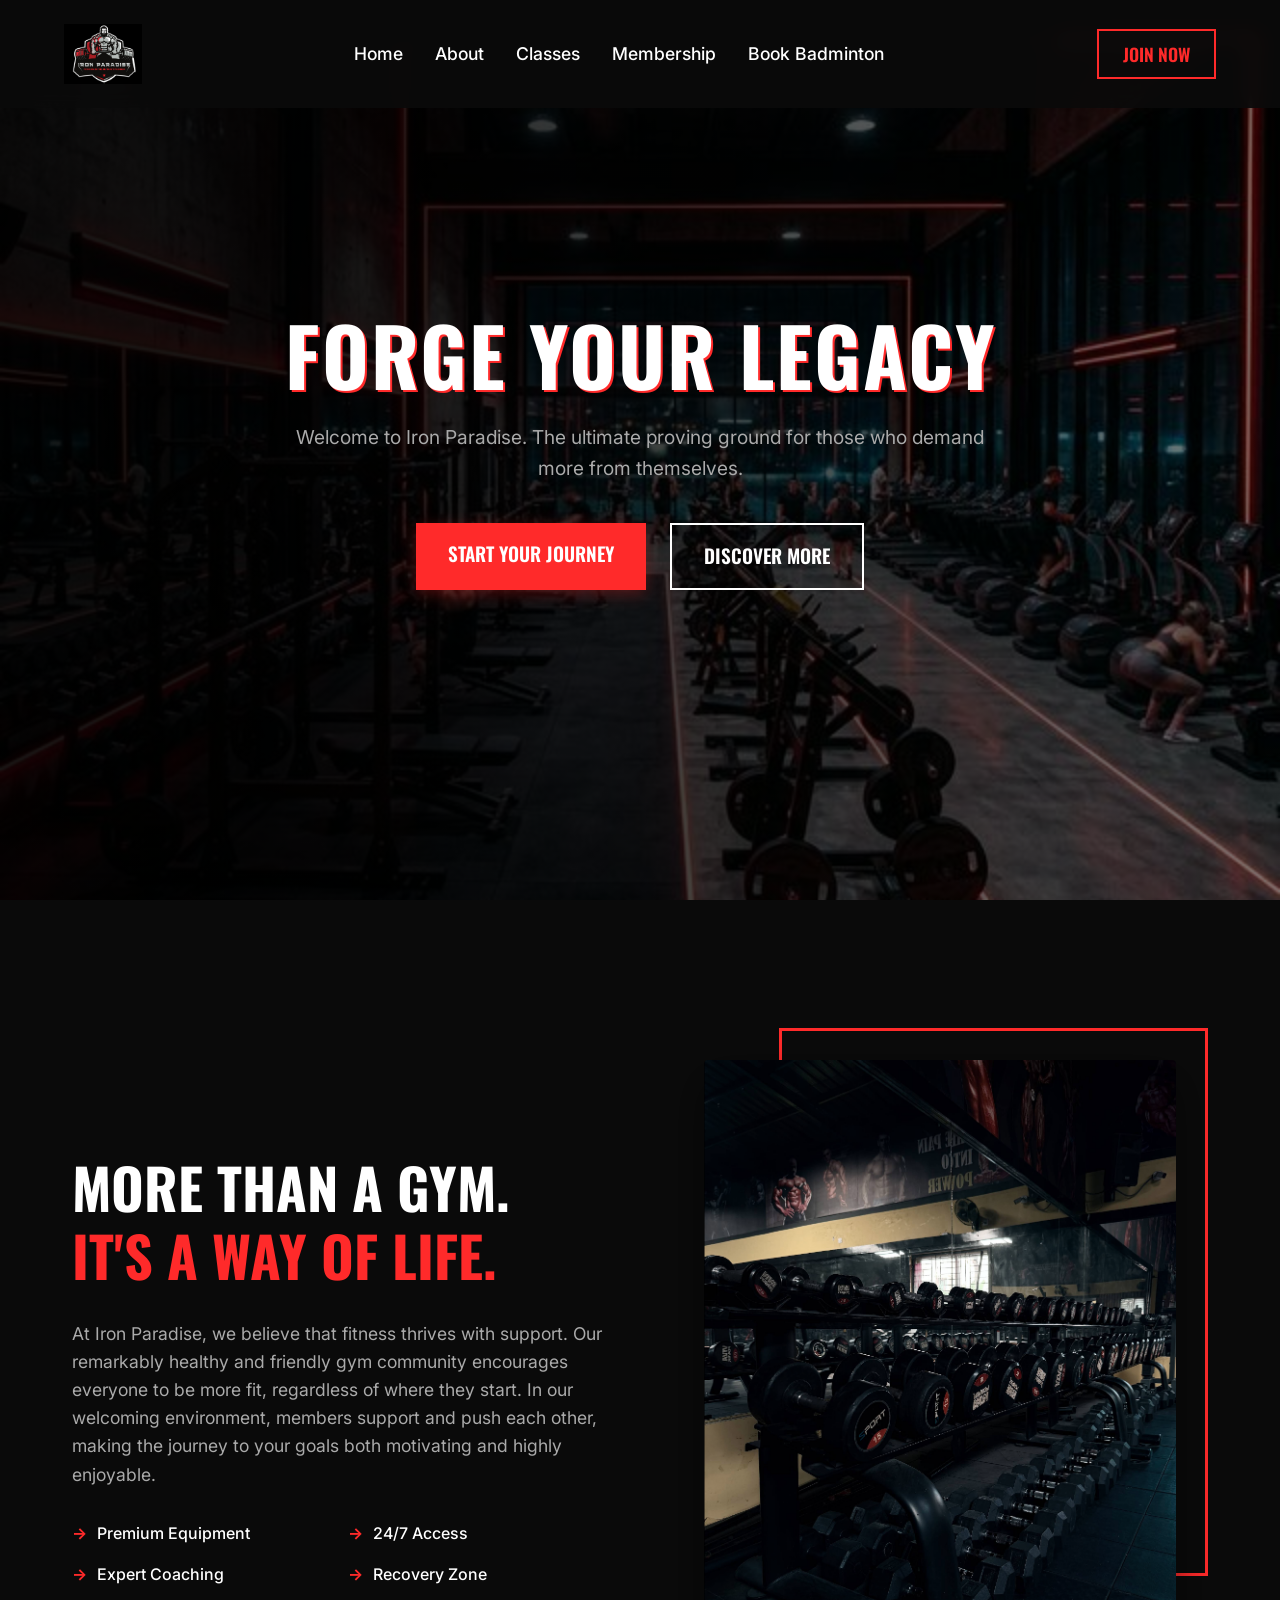
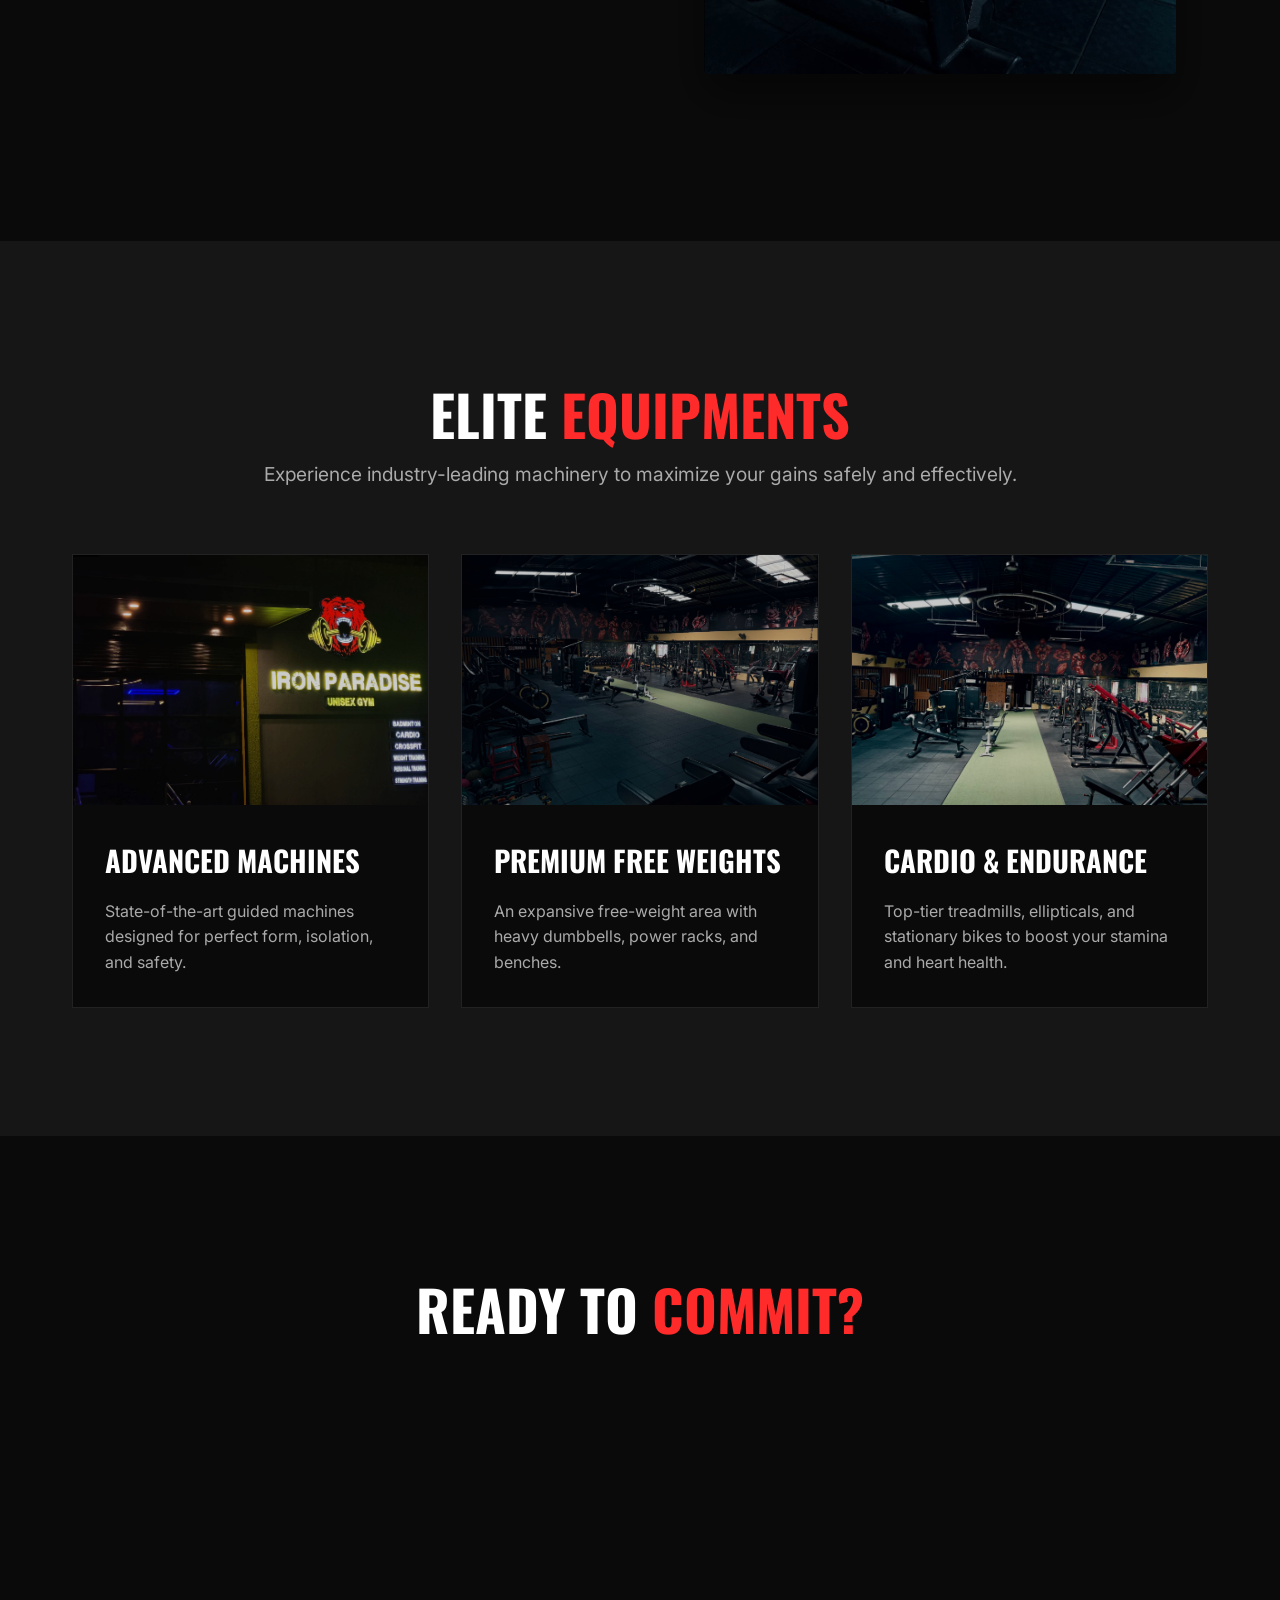
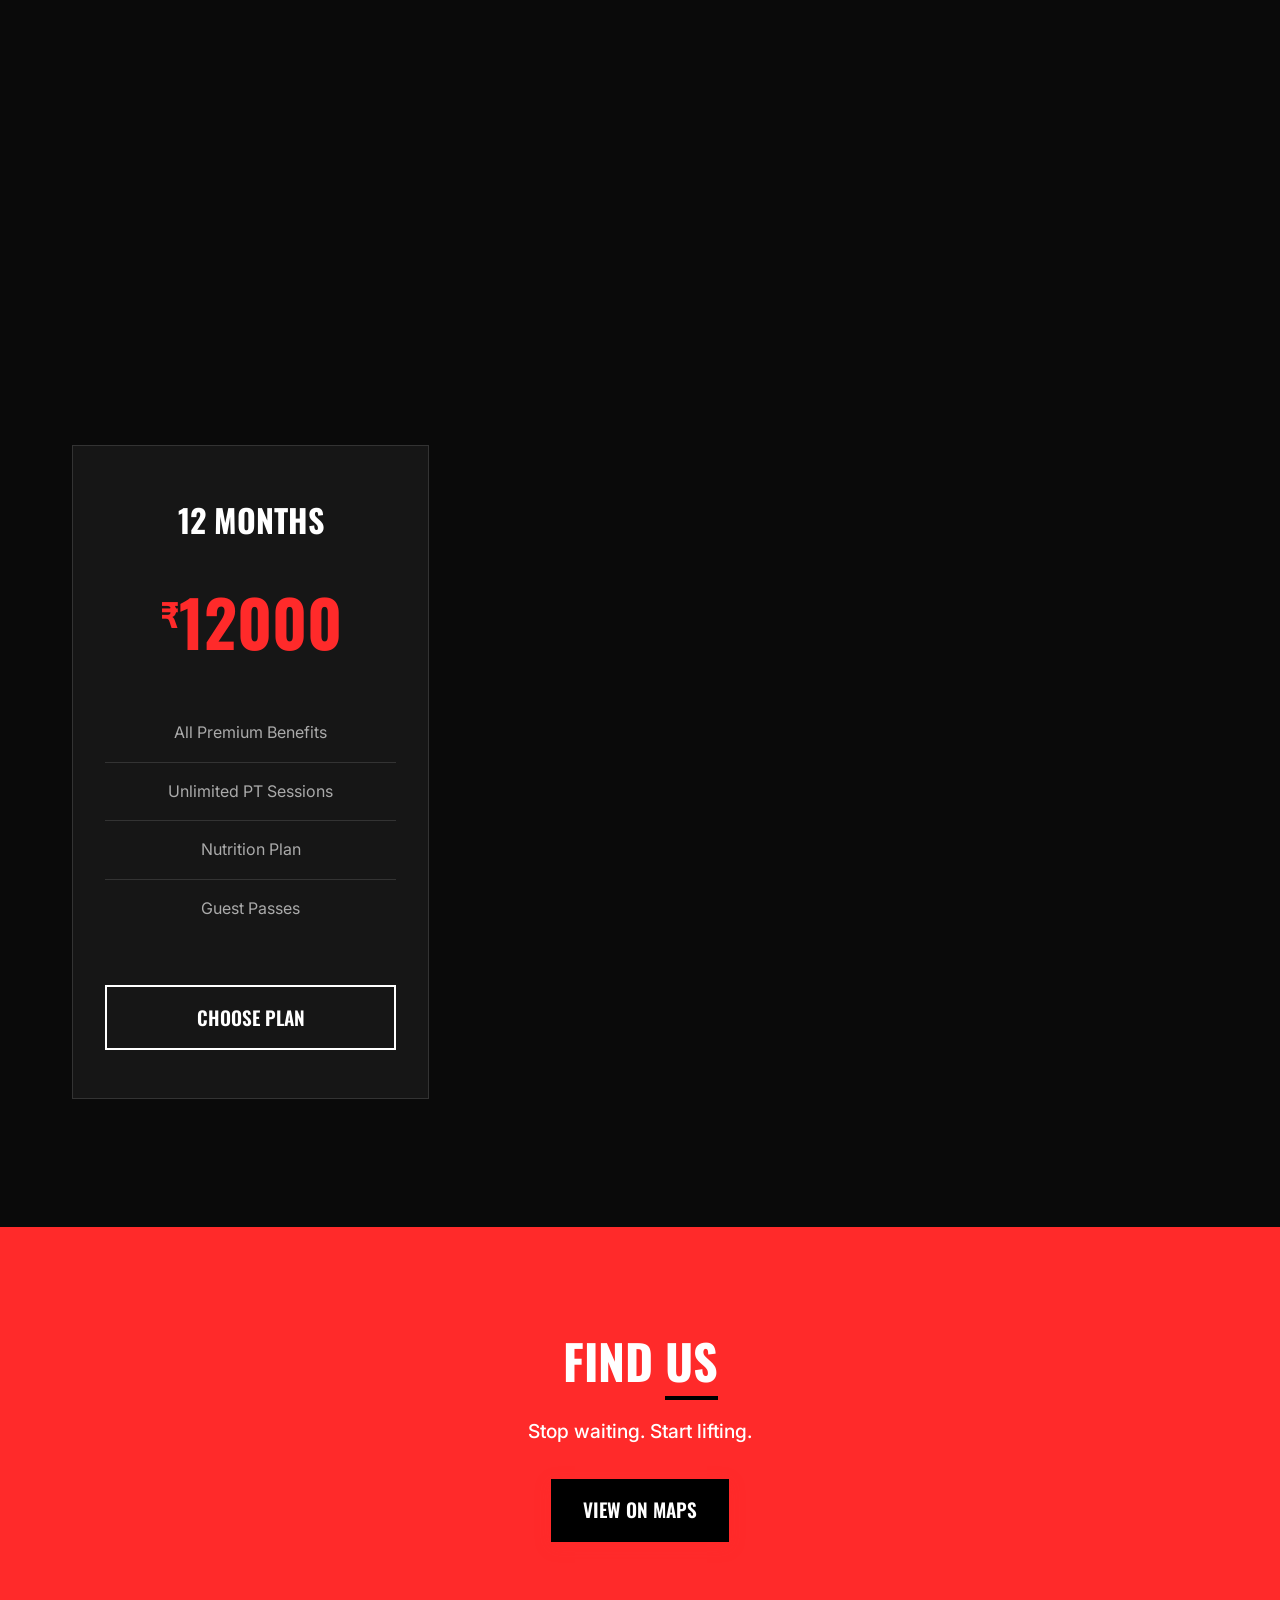
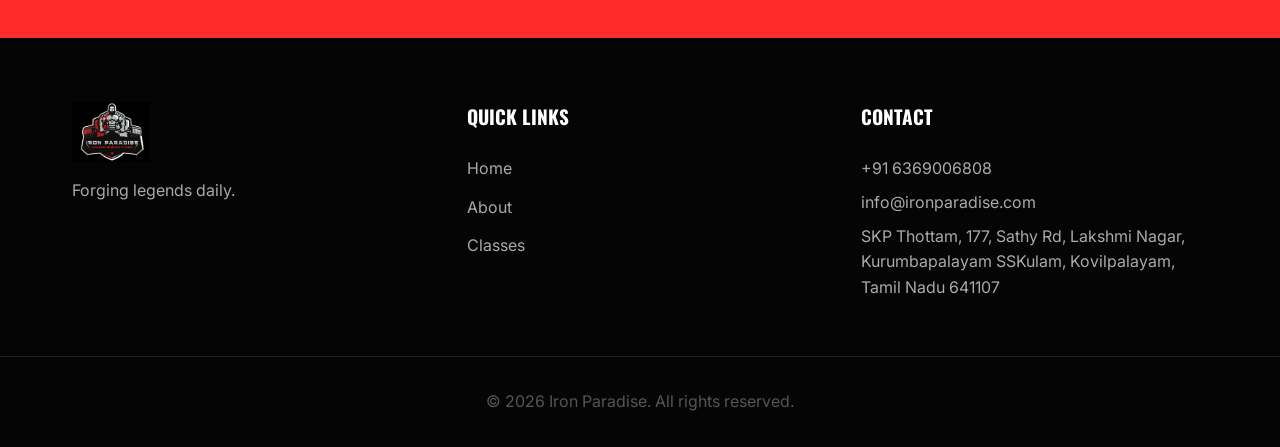
==== index.html @ cb90671b "First deploy" ====
<!DOCTYPE html>
<html lang="en">

<head>
    <meta charset="UTF-8">
    <meta name="viewport" content="width=device-width, initial-scale=1.0">
    <title>Iron Paradise | Premium Fitness</title>
    <meta name="description"
        content="Join Iron Paradise, the premier fitness destination. State-of-the-art equipment, expert trainers, and an intense community for real results.">
    <link rel="preconnect" href="https://fonts.googleapis.com">
    <link rel="preconnect" href="https://fonts.gstatic.com" crossorigin>
    <link
        href="https://fonts.googleapis.com/css2?family=Oswald:wght@400;600;700&family=Inter:wght@400;500;600&display=swap"
        rel="stylesheet">
    <link rel="stylesheet" href="styles.css">
</head>

<body>
    <header class="navbar">
        <div class="logo"><img src="New Asset/Screenshot 2026-07-13 021517.png" alt="Iron Paradise Logo"></div>
        <nav>
            <ul class="nav-links">
                <li><a href="#home">Home</a></li>
                <li><a href="#about">About</a></li>
                <li><a href="#classes">Classes</a></li>
                <li><a href="#membership">Membership</a></li>
                <li><a href="booking.html" class="accent">Book Badminton</a></li>
            </ul>
        </nav>
        <button class="join-btn">JOIN NOW</button>
        <div class="mobile-menu-toggle">
            <span></span>
            <span></span>
            <span></span>
        </div>
    </header>

    <main>
        <section id="home" class="hero">
            <div class="hero-overlay"></div>
            <div class="hero-content">
                <h1 class="glitch-text">FORGE YOUR LEGACY</h1>
                <p>Welcome to Iron Paradise. The ultimate proving ground for those who demand more from themselves.</p>
                <div class="hero-cta">
                    <a href="#membership" class="btn btn-primary">START YOUR JOURNEY</a>
                    <a href="#about" class="btn btn-secondary">DISCOVER MORE</a>
                </div>
            </div>
        </section>

        <section id="about" class="about-section">
            <div class="container">
                <div class="about-grid">
                    <div class="about-text">
                        <h2>MORE THAN A GYM.<br><span class="accent">IT'S A WAY OF LIFE.</span></h2>
                        <p>At Iron Paradise, we believe that fitness thrives with support. Our remarkably healthy and
                            friendly gym community encourages everyone to be more fit, regardless of where they start.
                            In our welcoming environment, members support and push each other, making the journey to
                            your goals both motivating and highly enjoyable.</p>
                        <ul class="features">
                            <li>Premium Equipment</li>
                            <li>24/7 Access</li>
                            <li>Expert Coaching</li>
                            <li>Recovery Zone</li>
                        </ul>
                    </div>
                    <div class="about-image-wrapper">
                        <!-- Image placeholder, will be updated -->
                        <img src="New Asset/Screenshot 2026-07-13 021626.png" alt="Free Weights Area" class="about-img">
                        <div class="img-accent-box"></div>
                    </div>
                </div>
            </div>
        </section>

        <section id="classes" class="classes-section">
            <div class="container">
                <div class="section-header">
                    <h2>ELITE <span class="accent">EQUIPMENTS</span></h2>
                    <p>Experience industry-leading machinery to maximize your gains safely and effectively.</p>
                </div>
                <div class="classes-grid">
                    <div class="class-card">
                        <div class="class-img-container">
                            <img src="New Asset/Screenshot 2026-07-13 021357.png" alt="Advanced Machines"
                                class="class-img">
                        </div>
                        <div class="class-info">
                            <h3>ADVANCED MACHINES</h3>
                            <p>State-of-the-art guided machines designed for perfect form, isolation, and safety.</p>
                        </div>
                    </div>
                    <div class="class-card">
                        <div class="class-img-container">
                            <img src="New Asset/Screenshot 2026-07-13 021649.png" alt="Strength & Free Weights"
                                class="class-img">
                        </div>
                        <div class="class-info">
                            <h3>PREMIUM FREE WEIGHTS</h3>
                            <p>An expansive free-weight area with heavy dumbbells, power racks, and benches.</p>
                        </div>
                    </div>
                    <div class="class-card">
                        <div class="class-img-container">
                            <img src="New Asset/Screenshot 2026-07-13 021338.png" alt="Cardio Deck" class="class-img">
                        </div>
                        <div class="class-info">
                            <h3>CARDIO & ENDURANCE</h3>
                            <p>Top-tier treadmills, ellipticals, and stationary bikes to boost your stamina and heart
                                health.</p>
                        </div>
                    </div>
                </div>
            </div>
        </section>

        <section id="membership" class="membership-section">
            <div class="container">
                <div class="section-header">
                    <h2>READY TO <span class="accent">COMMIT?</span></h2>
                </div>
                <div class="pricing-grid">
                    <div class="pricing-card">
                        <h3>1 MONTH</h3>
                        <div class="price"><span>₹</span>2000</div>
                        <ul>
                            <li>Full Gym Access</li>
                            <li>Locker Rooms</li>
                            <li>Free WiFi</li>
                        </ul>
                        <button class="btn btn-secondary full-width">CHOOSE PLAN</button>
                    </div>
                    <div class="pricing-card">
                        <h3>3 MONTHS</h3>
                        <div class="price"><span>₹</span>5000</div>
                        <ul>
                            <li>Full Gym Access</li>
                            <li>Unlimited Classes</li>
                            <li>Recovery Zone Access</li>
                        </ul>
                        <button class="btn btn-secondary full-width">CHOOSE PLAN</button>
                    </div>
                    <div class="pricing-card premium">
                        <div class="popular-tag">MOST POPULAR</div>
                        <h3>6 MONTHS</h3>
                        <div class="price"><span>₹</span>9000</div>
                        <ul>
                            <li>All Premium Benefits</li>
                            <li>1 PT Session/mo</li>
                            <li>Guest Passes</li>
                        </ul>
                        <button class="btn btn-primary full-width">CHOOSE PLAN</button>
                    </div>
                    <div class="pricing-card">
                        <h3>12 MONTHS</h3>
                        <div class="price"><span>₹</span>12000</div>
                        <ul>
                            <li>All Premium Benefits</li>
                            <li>Unlimited PT Sessions</li>
                            <li>Nutrition Plan</li>
                            <li>Guest Passes</li>
                        </ul>
                        <button class="btn btn-secondary full-width">CHOOSE PLAN</button>
                    </div>
                </div>
            </div>
        </section>

        <section id="location" class="location-section">
            <div class="container">
                <div class="location-content">
                    <h2>FIND <span class="accent">US</span></h2>
                    <p>Stop waiting. Start lifting.</p>
                    <a href="https://maps.app.goo.gl/k8avTJPbtNJ9d2pS6" target="_blank"
                        class="btn btn-primary map-btn">VIEW ON MAPS</a>
                </div>
            </div>
        </section>
    </main>

    <footer>
        <div class="container footer-grid">
            <div class="footer-brand">
                <div class="logo"><img src="New Asset/Screenshot 2026-07-13 021517.png" alt="Iron Paradise Logo"></div>
                <p>Forging legends daily.</p>
            </div>
            <div class="footer-links">
                <h4>Quick Links</h4>
                <ul>
                    <li><a href="#home">Home</a></li>
                    <li><a href="#about">About</a></li>
                    <li><a href="#classes">Classes</a></li>
                </ul>
            </div>
            <div class="footer-contact">
                <h4>Contact</h4>
                <p>+91 6369006808</p>
                <p>info@ironparadise.com</p>
                <p>SKP Thottam, 177, Sathy Rd, Lakshmi Nagar,<br>Kurumbapalayam SSKulam, Kovilpalayam,<br>Tamil Nadu
                    641107</p>
            </div>
        </div>
        <div class="footer-bottom">
            <p>&copy; 2026 Iron Paradise. All rights reserved.</p>
        </div>
    </footer>

    <script src="script.js"></script>
</body>

</html>
---- styles.css ----
:root {
    --bg-dark: #0a0a0a;
    --bg-light: #161616;
    --accent: #ff2a2a;
    /* Intense red */
    --accent-hover: #e01b1b;
    --text-primary: #ffffff;
    --text-secondary: #aaaaaa;

    --font-heading: 'Oswald', sans-serif;
    --font-body: 'Inter', sans-serif;
}

* {
    margin: 0;
    padding: 0;
    box-sizing: border-box;
}

html {
    scroll-behavior: smooth;
}

body {
    background-color: var(--bg-dark);
    color: var(--text-primary);
    font-family: var(--font-body);
    line-height: 1.6;
    overflow-x: hidden;
}

.container {
    max-width: 1200px;
    margin: 0 auto;
    padding: 0 2rem;
}

/* Typography */
h1,
h2,
h3,
h4,
.logo {
    font-family: var(--font-heading);
    text-transform: uppercase;
}

.accent {
    color: var(--accent);
}

/* Navbar */
.navbar {
    position: fixed;
    top: 0;
    width: 100%;
    padding: 1.5rem 5%;
    display: flex;
    justify-content: space-between;
    align-items: center;
    background: rgba(10, 10, 10, 0.9);
    backdrop-filter: blur(10px);
    z-index: 1000;
    transition: all 0.3s ease;
}

.navbar.scrolled {
    padding: 1rem 5%;
    box-shadow: 0 4px 20px rgba(0, 0, 0, 0.5);
}

.logo {
    display: flex;
    align-items: center;
}

.logo img {
    height: 60px;
    /* Reduced from 80px to fit navbar better natively typically */
    width: auto;
    object-fit: contain;
}

.logo span {
    color: var(--accent);
}

.nav-links {
    display: flex;
    list-style: none;
    gap: 2rem;
}

.nav-links a {
    color: var(--text-primary);
    text-decoration: none;
    font-weight: 500;
    font-size: 1.1rem;
    position: relative;
    transition: color 0.3s;
}

.nav-links a:hover {
    color: var(--accent);
}

.nav-links a::after {
    content: '';
    position: absolute;
    bottom: -5px;
    left: 0;
    width: 0;
    height: 2px;
    background-color: var(--accent);
    transition: width 0.3s ease;
}

.nav-links a:hover::after {
    width: 100%;
}

.join-btn {
    background: transparent;
    color: var(--accent);
    border: 2px solid var(--accent);
    padding: 0.6rem 1.5rem;
    font-family: var(--font-heading);
    font-size: 1.1rem;
    font-weight: 600;
    cursor: pointer;
    transition: all 0.3s ease;
}

.join-btn:hover {
    background: var(--accent);
    color: var(--text-primary);
    box-shadow: 0 0 15px rgba(255, 42, 42, 0.5);
}

.mobile-menu-toggle {
    display: none;
    flex-direction: column;
    gap: 5px;
    cursor: pointer;
}

.mobile-menu-toggle span {
    width: 30px;
    height: 3px;
    background-color: white;
    transition: 0.3s;
}

/* Buttons */
.btn {
    display: inline-block;
    padding: 1rem 2rem;
    font-family: var(--font-heading);
    font-size: 1.2rem;
    font-weight: 600;
    text-decoration: none;
    text-transform: uppercase;
    cursor: pointer;
    transition: all 0.3s ease;
    border: none;
}

.btn-primary {
    background: var(--accent);
    color: #fff;
    box-shadow: 0 4px 15px rgba(255, 42, 42, 0.3);
}

.btn-primary:hover {
    background: var(--accent-hover);
    transform: translateY(-3px);
    box-shadow: 0 6px 20px rgba(255, 42, 42, 0.5);
}

.btn-secondary {
    background: transparent;
    color: #fff;
    border: 2px solid #fff;
}

.btn-secondary:hover {
    background: #fff;
    color: var(--bg-dark);
}

.full-width {
    width: 100%;
}

/* Hero Section */
.hero {
    height: 100vh;
    display: flex;
    align-items: center;
    justify-content: center;
    position: relative;
    background-image: url('images/hero_gym.png');
    background-size: cover;
    background-position: center;
    background-attachment: fixed;
}

.hero-overlay {
    position: absolute;
    top: 0;
    left: 0;
    width: 100%;
    height: 100%;
    background: linear-gradient(to right, rgba(0, 0, 0, 0.9) 20%, rgba(0, 0, 0, 0.5));
}

.hero-content {
    position: relative;
    z-index: 1;
    text-align: center;
    max-width: 800px;
    padding: 0 2rem;
    animation: fadeIn 1s ease-out;
}

.hero h1 {
    font-size: 5rem;
    line-height: 1.1;
    margin-bottom: 1.5rem;
    text-shadow: 2px 2px 0px var(--accent);
    letter-spacing: 2px;
}

.hero p {
    font-size: 1.2rem;
    color: var(--text-secondary);
    margin-bottom: 2.5rem;
}

.hero-cta {
    display: flex;
    gap: 1.5rem;
    justify-content: center;
}

/* About Section */
.about-section {
    padding: 8rem 0;
    background-color: var(--bg-dark);
}

.about-grid {
    display: grid;
    grid-template-columns: 1fr 1fr;
    gap: 4rem;
    align-items: center;
}

.about-text h2 {
    font-size: 3.5rem;
    line-height: 1.2;
    margin-bottom: 2rem;
}

.about-text p {
    color: var(--text-secondary);
    font-size: 1.1rem;
    margin-bottom: 2rem;
}

.features {
    list-style: none;
    display: grid;
    grid-template-columns: 1fr 1fr;
    gap: 1rem;
}

.features li {
    font-weight: 500;
    display: flex;
    align-items: center;
}

.features li::before {
    content: '→';
    color: var(--accent);
    margin-right: 10px;
    font-weight: bold;
}

.about-image-wrapper {
    position: relative;
    padding: 2rem;
}

.about-img {
    width: 100%;
    height: auto;
    object-fit: cover;
    border-radius: 4px;
    box-shadow: 0 20px 40px rgba(0, 0, 0, 0.5);
    position: relative;
    z-index: 2;
    filter: grayscale(20%);
    transition: filter 0.3s;
}

.about-img:hover {
    filter: grayscale(0%);
}

.img-accent-box {
    position: absolute;
    top: 0;
    right: 0;
    width: 80%;
    height: 80%;
    border: 3px solid var(--accent);
    z-index: 1;
}

/* Classes Section */
.classes-section {
    padding: 8rem 0;
    background-color: var(--bg-light);
}

.section-header {
    text-align: center;
    margin-bottom: 4rem;
}

.section-header h2 {
    font-size: 3.5rem;
}

.section-header p {
    color: var(--text-secondary);
    font-size: 1.2rem;
}

.classes-grid {
    display: grid;
    grid-template-columns: repeat(auto-fit, minmax(300px, 1fr));
    gap: 2rem;
}

.class-card {
    background-color: var(--bg-dark);
    border: 1px solid #222;
    overflow: hidden;
    transition: transform 0.3s, box-shadow 0.3s;
}

.class-card:hover {
    transform: translateY(-10px);
    box-shadow: 0 10px 30px rgba(255, 42, 42, 0.1);
    border-color: var(--accent);
}

.class-img-container {
    height: 250px;
    overflow: hidden;
}

.class-img {
    width: 100%;
    height: 100%;
    object-fit: cover;
    transition: transform 0.5s;
    filter: brightness(0.8);
}

.class-card:hover .class-img {
    transform: scale(1.1);
    filter: brightness(1);
}

.class-info {
    padding: 2rem;
}

.class-info h3 {
    font-size: 1.8rem;
    margin-bottom: 1rem;
}

.class-info p {
    color: var(--text-secondary);
}

/* Membership Section */
.membership-section {
    padding: 8rem 0;
    background-color: var(--bg-dark);
}

.pricing-grid {
    display: grid;
    grid-template-columns: repeat(auto-fit, minmax(300px, 1fr));
    gap: 2rem;
    align-items: center;
}

.pricing-card {
    background-color: var(--bg-light);
    padding: 3rem 2rem;
    text-align: center;
    border: 1px solid #333;
    transition: all 0.3s;
    position: relative;
}

.pricing-card:hover {
    border-color: var(--accent);
}

.pricing-card.premium {
    transform: scale(1.05);
    border-color: var(--accent);
    background: linear-gradient(145deg, var(--bg-light), #1a0a0a);
}

.popular-tag {
    position: absolute;
    top: -15px;
    left: 50%;
    transform: translateX(-50%);
    background: var(--accent);
    color: white;
    padding: 0.5rem 1.5rem;
    font-family: var(--font-heading);
    font-size: 0.9rem;
    letter-spacing: 1px;
    border-radius: 20px;
}

.pricing-card h3 {
    font-size: 2rem;
    margin-bottom: 1.5rem;
}

.price {
    font-size: 4rem;
    font-family: var(--font-heading);
    font-weight: 700;
    margin-bottom: 2rem;
    color: var(--accent);
}

.price span {
    font-size: 2rem;
    vertical-align: super;
}

.period {
    font-size: 1rem !important;
    color: var(--text-secondary);
    font-family: var(--font-body);
    font-weight: 400;
}

.pricing-card ul {
    list-style: none;
    margin-bottom: 3rem;
}

.pricing-card li {
    padding: 1rem 0;
    border-bottom: 1px solid #333;
    color: var(--text-secondary);
}

.pricing-card li:last-child {
    border-bottom: none;
}

/* Location */
.location-section {
    padding: 6rem 0;
    background-color: var(--accent);
    text-align: center;
    color: white;
}

.location-content h2 {
    font-size: 3rem;
    margin-bottom: 1rem;
}

.location-content .accent {
    color: #fff;
    border-bottom: 4px solid #000;
}

.location-content p {
    font-size: 1.2rem;
    margin-bottom: 2rem;
    font-weight: 500;
}

.map-btn {
    background: #000;
    color: #fff;
}

.map-btn:hover {
    background: #222;
    box-shadow: 0 4px 15px rgba(0, 0, 0, 0.3);
}

/* Footer */
footer {
    background-color: #050505;
    padding: 4rem 0 2rem;
}

.footer-grid {
    display: grid;
    grid-template-columns: repeat(auto-fit, minmax(200px, 1fr));
    gap: 3rem;
    margin-bottom: 3rem;
}

.footer-brand p {
    color: var(--text-secondary);
    margin-top: 1rem;
}

.footer-links h4,
.footer-contact h4 {
    margin-bottom: 1.5rem;
    font-family: var(--font-heading);
    font-size: 1.2rem;
}

.footer-links ul {
    list-style: none;
}

.footer-links li {
    margin-bottom: 0.8rem;
}

.footer-links a {
    color: var(--text-secondary);
    text-decoration: none;
    transition: color 0.3s;
}

.footer-links a:hover {
    color: var(--accent);
}

.footer-contact p {
    color: var(--text-secondary);
    margin-bottom: 0.5rem;
}

.footer-bottom {
    text-align: center;
    padding-top: 2rem;
    border-top: 1px solid #222;
    color: #555;
}

/* Animations */
@keyframes fadeIn {
    from {
        opacity: 0;
        transform: translateY(20px);
    }

    to {
        opacity: 1;
        transform: translateY(0);
    }
}

/* Responsive */
@media (max-width: 992px) {
    .about-grid {
        grid-template-columns: 1fr;
    }

    .about-image-wrapper {
        order: -1;
    }

    .hero h1 {
        font-size: 3.5rem;
    }
}

@media (max-width: 768px) {
    .nav-links {
        display: none;
        position: absolute;
        top: 100%;
        left: 0;
        width: 100%;
        background: rgba(10, 10, 10, 0.95);
        flex-direction: column;
        text-align: center;
        padding: 2rem 0;
    }

    .nav-links.active {
        display: flex;
    }

    .mobile-menu-toggle {
        display: flex;
    }

    .join-btn {
        display: none;
    }

    .pricing-card.premium {
        transform: none;
    }
}
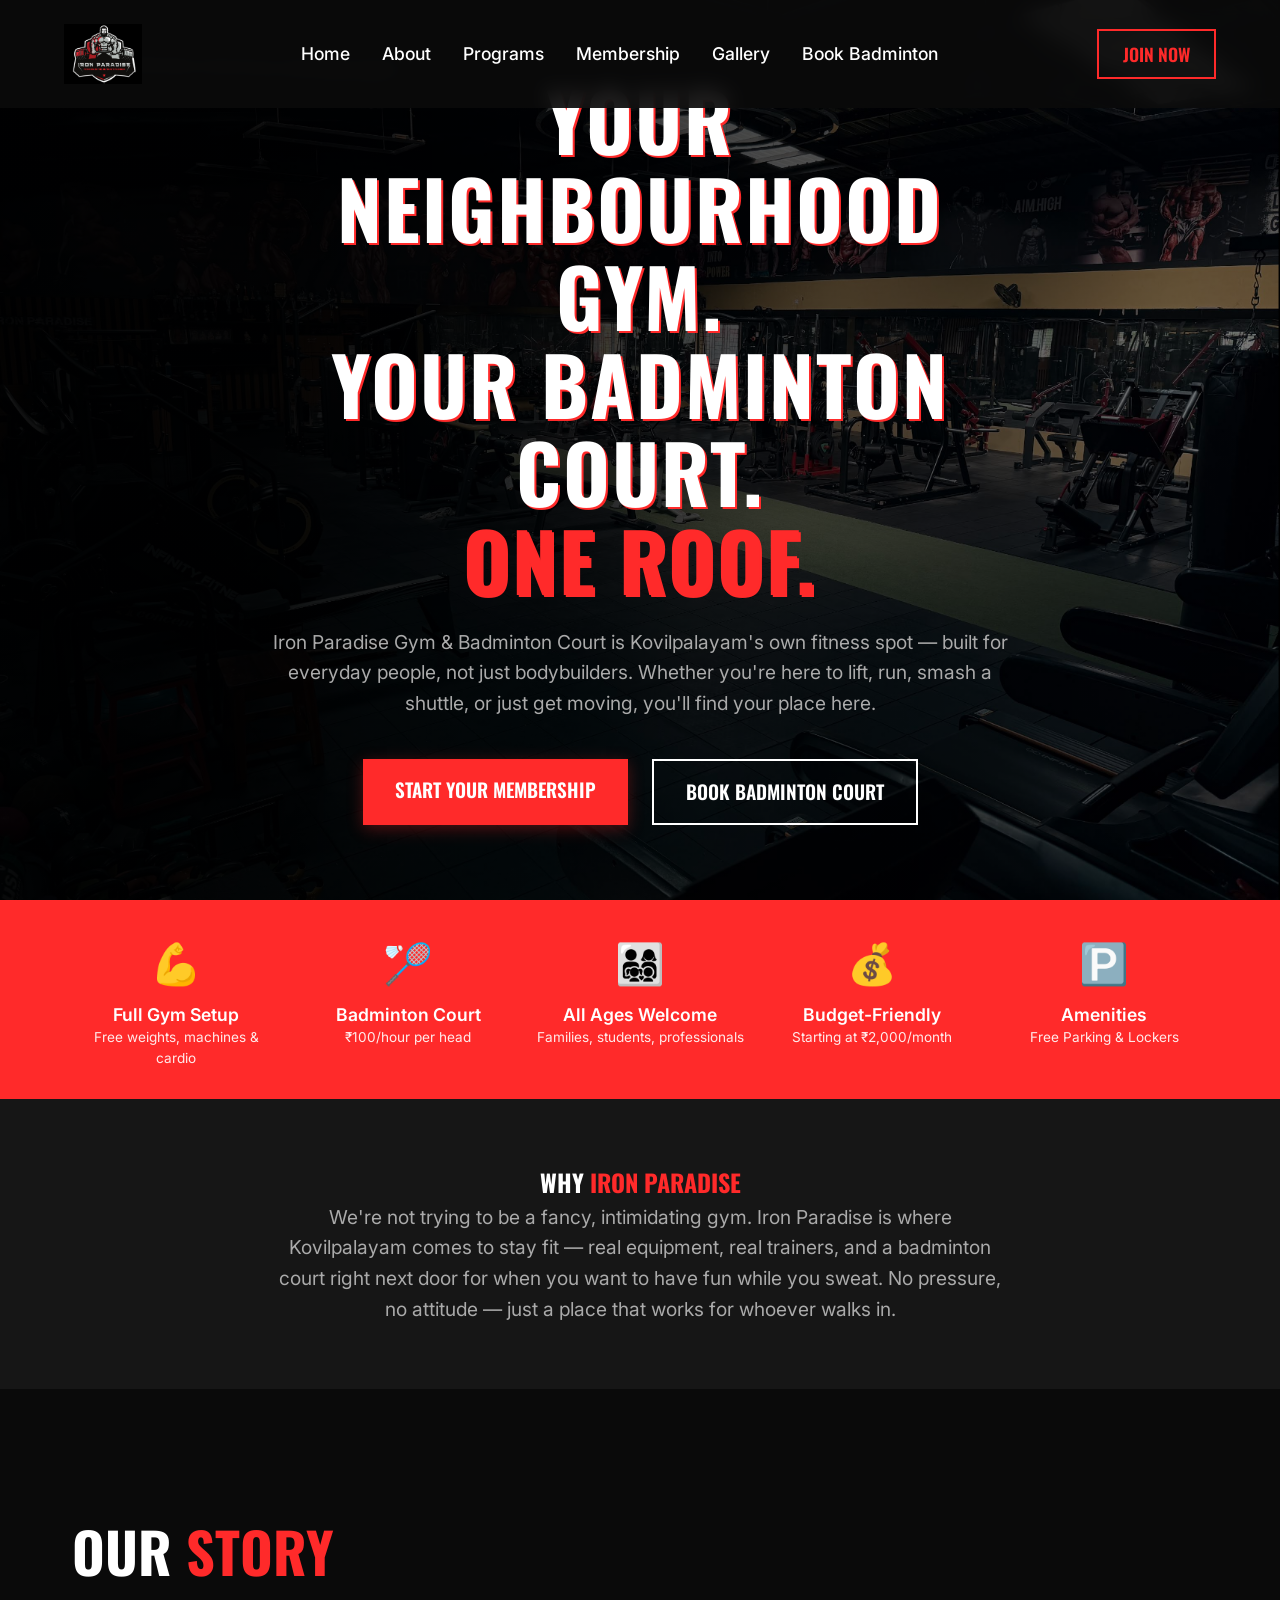
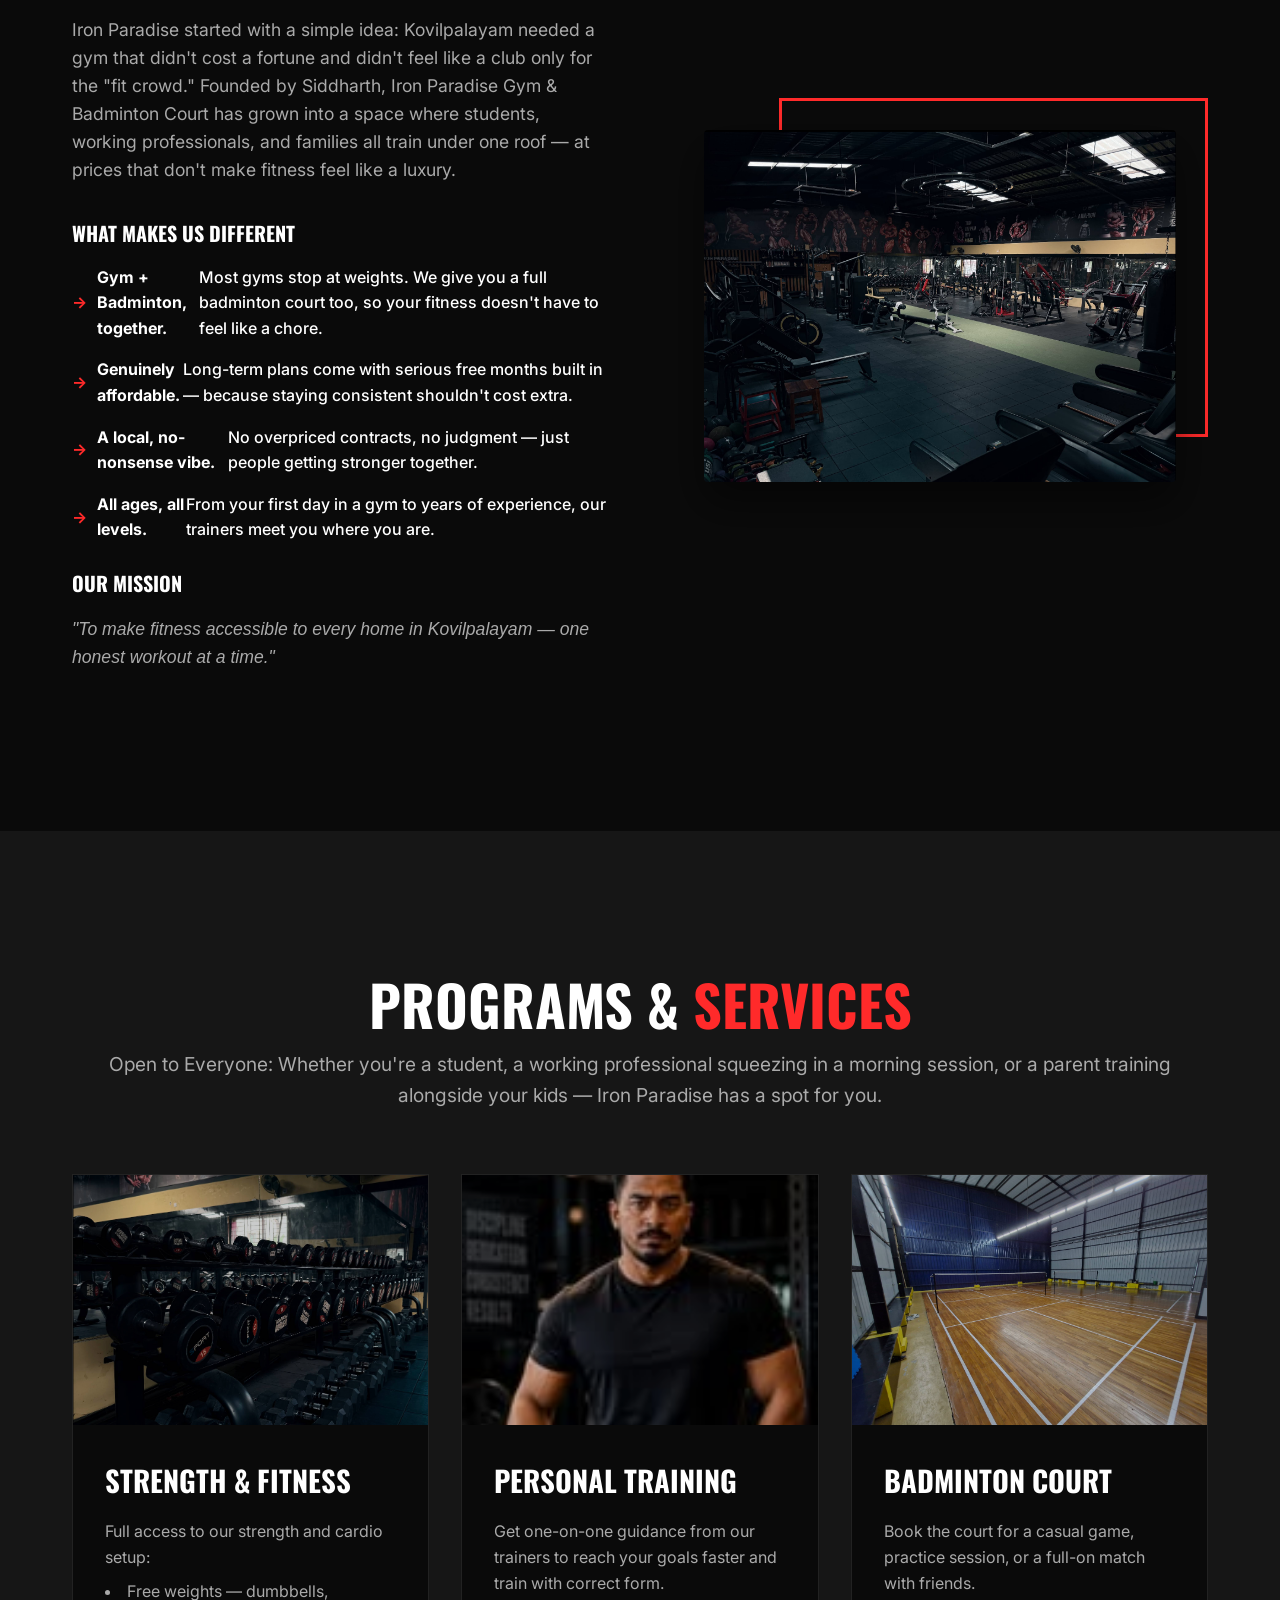
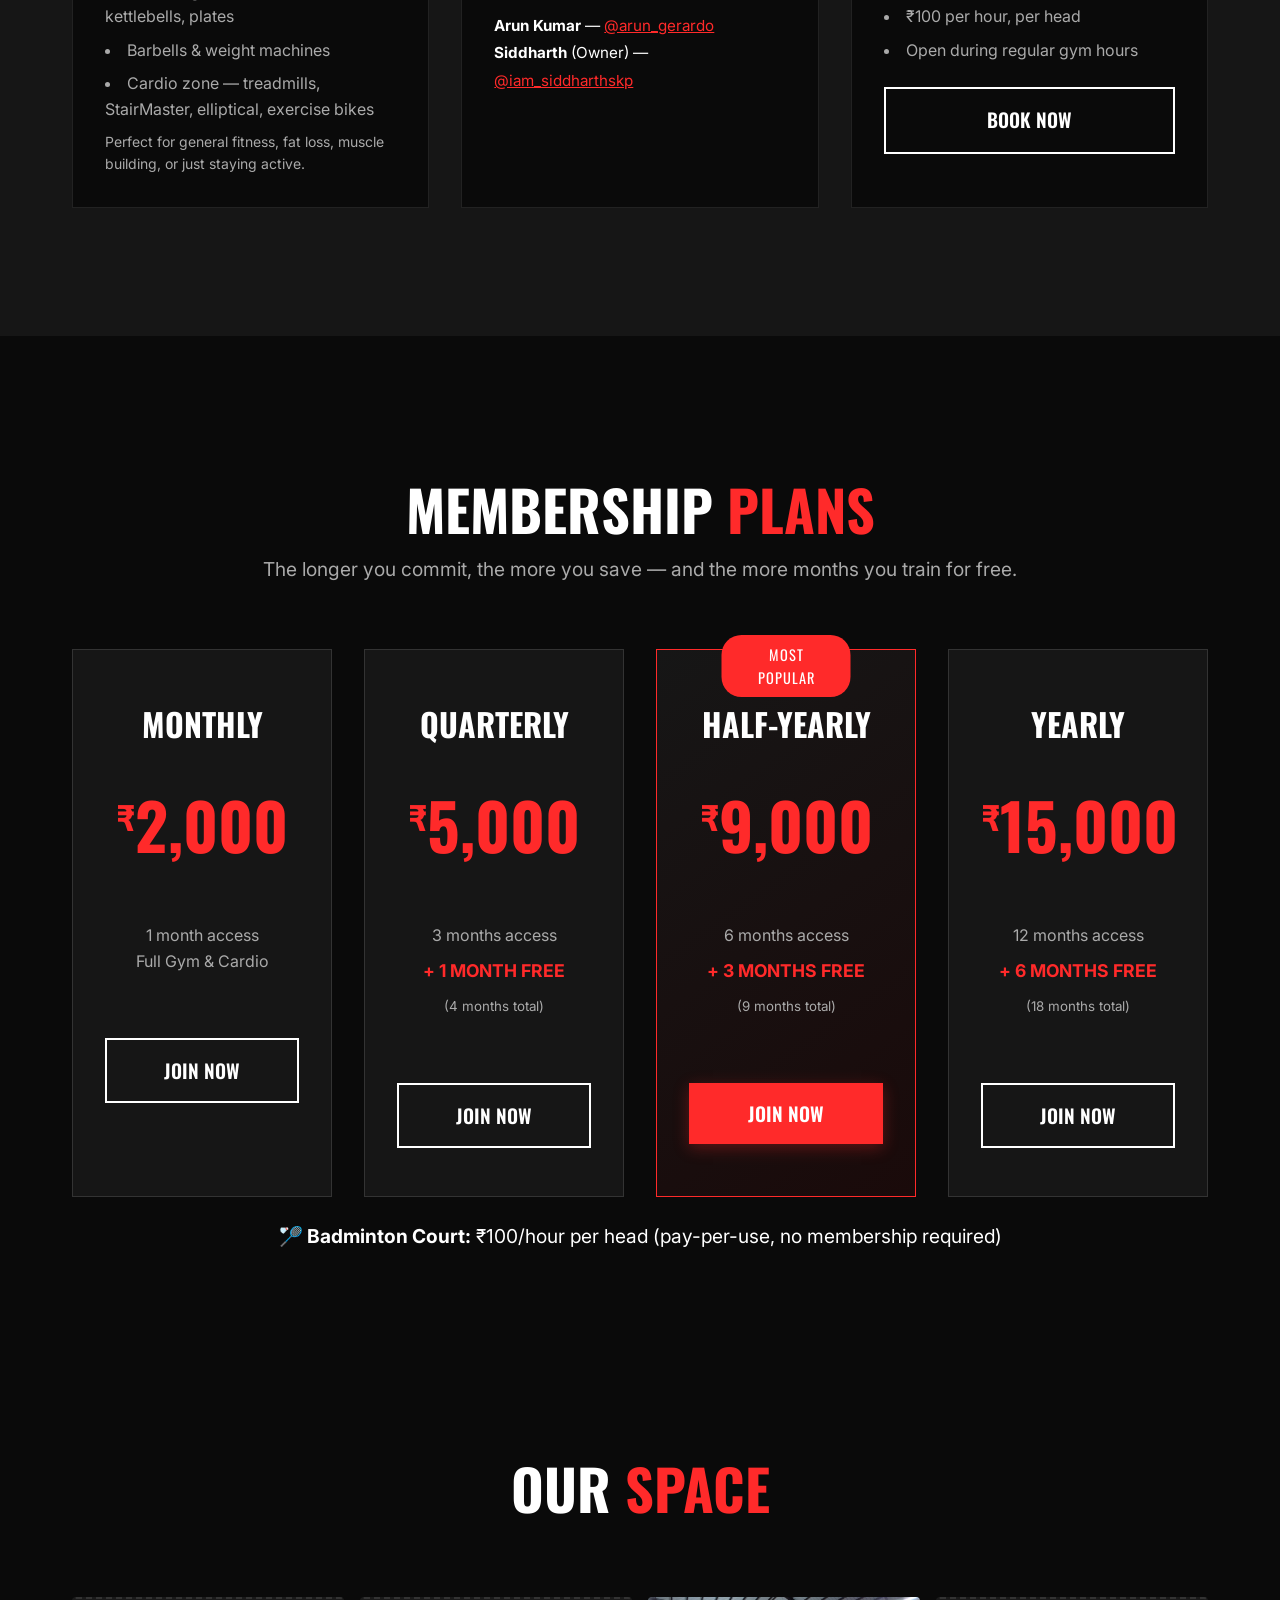
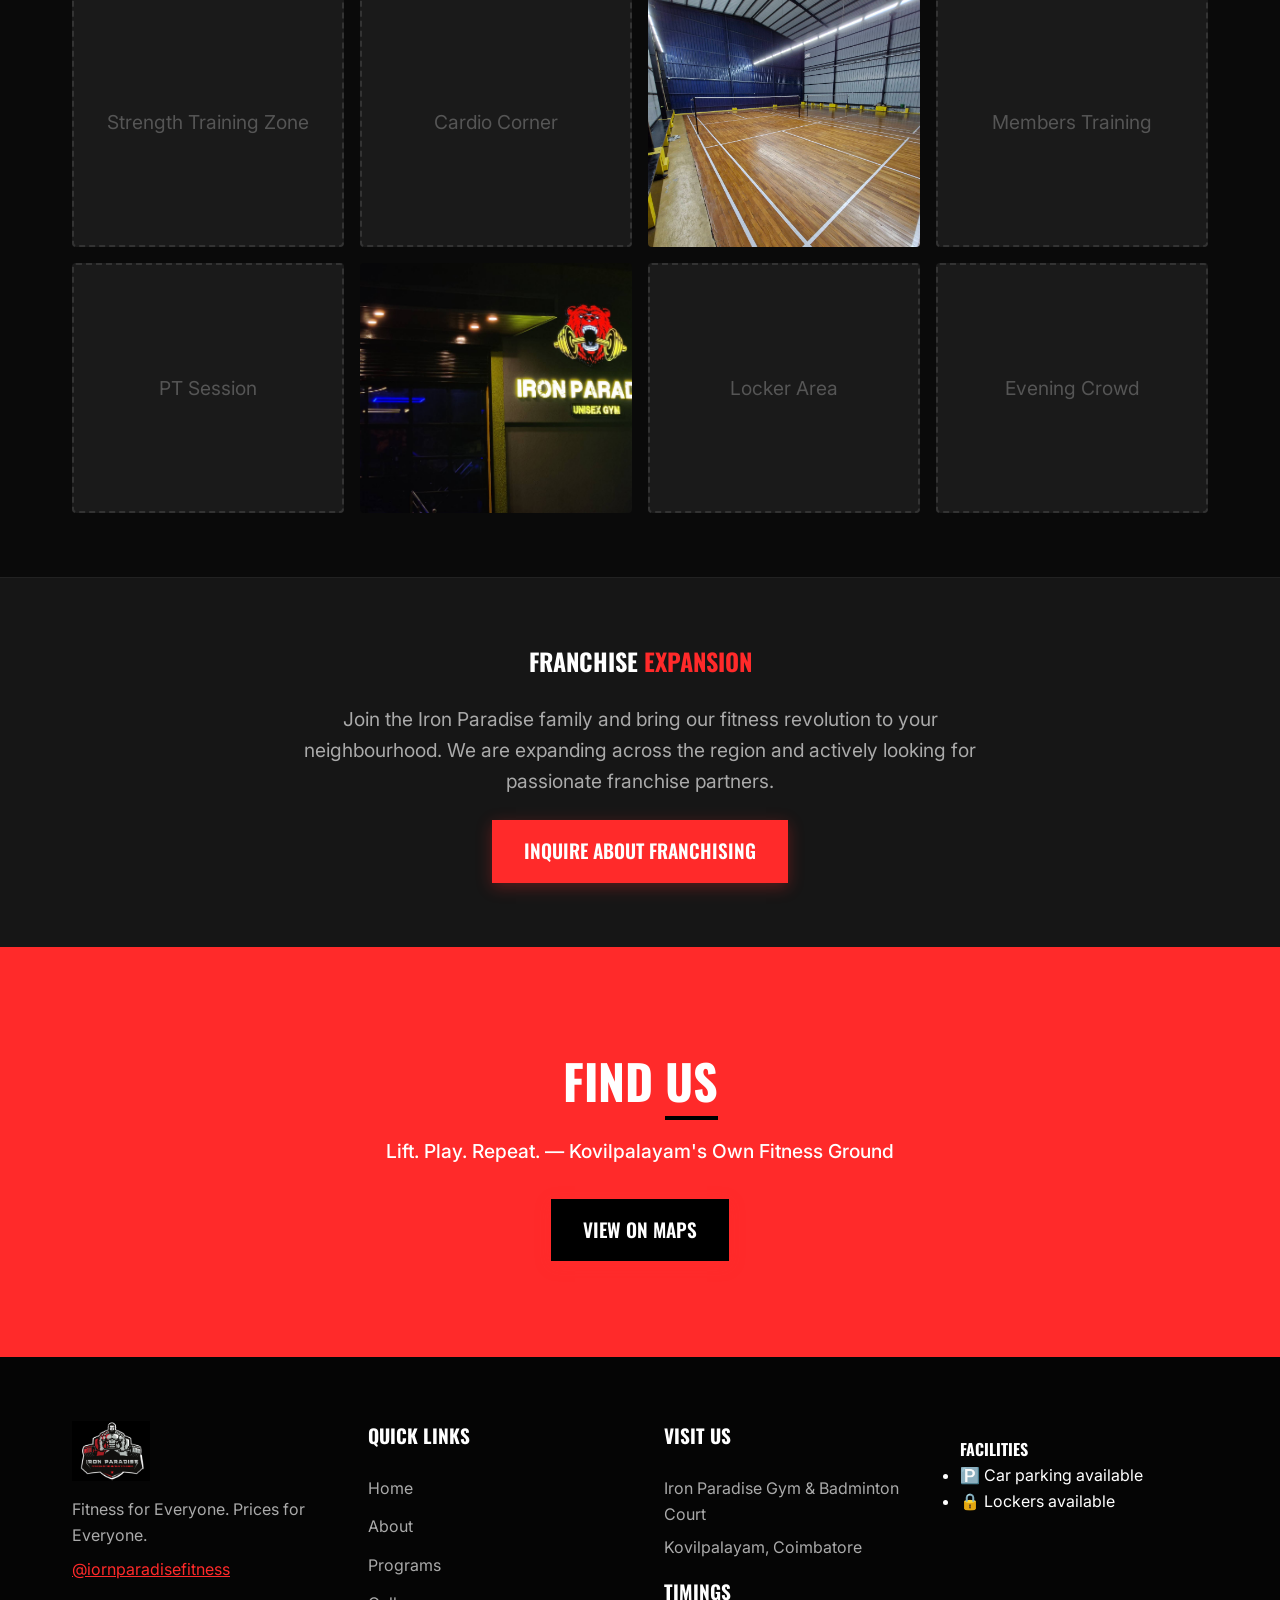
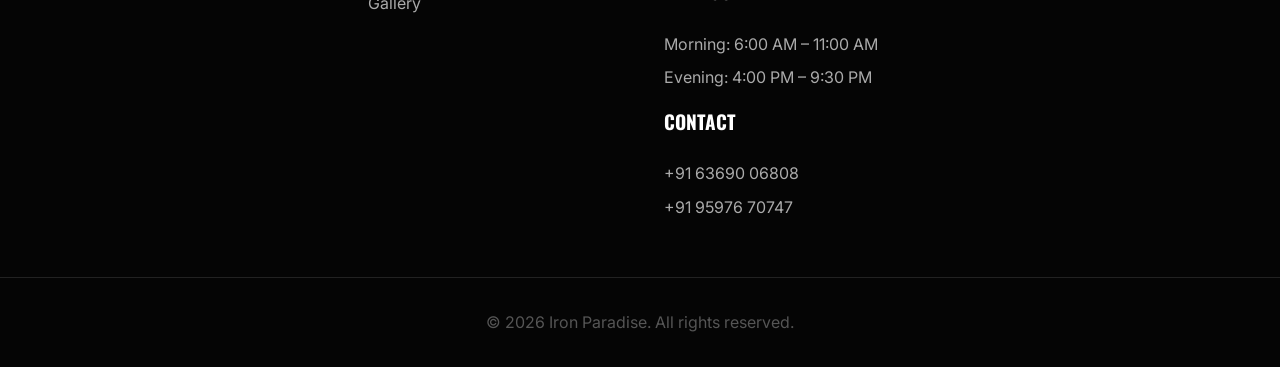
==== commit e6ca3c9c: "Updated Page" ====
--- a/index.html
+++ b/index.html
@@ -4,9 +4,9 @@
 <head>
     <meta charset="UTF-8">
     <meta name="viewport" content="width=device-width, initial-scale=1.0">
-    <title>Iron Paradise | Premium Fitness</title>
+    <title>Iron Paradise Gym & Badminton Court</title>
     <meta name="description"
-        content="Join Iron Paradise, the premier fitness destination. State-of-the-art equipment, expert trainers, and an intense community for real results.">
+        content="Iron Paradise Gym & Badminton Court is Kovilpalayam's own fitness spot. Full gym setup and badminton court under one roof.">
     <link rel="preconnect" href="https://fonts.googleapis.com">
     <link rel="preconnect" href="https://fonts.gstatic.com" crossorigin>
     <link
@@ -17,13 +17,16 @@
 
 <body>
     <header class="navbar">
-        <div class="logo"><img src="New Asset/Screenshot 2026-07-13 021517.png" alt="Iron Paradise Logo"></div>
+        <div class="logo">
+            <img src="New Asset/Screenshot 2026-07-13 021517.png" alt="Iron Paradise Logo">
+        </div>
         <nav>
             <ul class="nav-links">
                 <li><a href="#home">Home</a></li>
                 <li><a href="#about">About</a></li>
-                <li><a href="#classes">Classes</a></li>
+                <li><a href="#programs">Programs</a></li>
                 <li><a href="#membership">Membership</a></li>
+                <li><a href="#gallery">Gallery</a></li>
                 <li><a href="booking.html" class="accent">Book Badminton</a></li>
             </ul>
         </nav>
@@ -39,12 +42,51 @@
         <section id="home" class="hero">
             <div class="hero-overlay"></div>
             <div class="hero-content">
-                <h1 class="glitch-text">FORGE YOUR LEGACY</h1>
-                <p>Welcome to Iron Paradise. The ultimate proving ground for those who demand more from themselves.</p>
+                <h1 class="glitch-text">YOUR NEIGHBOURHOOD GYM.<br>YOUR BADMINTON COURT.<br><span class="accent">ONE
+                        ROOF.</span></h1>
+                <p>Iron Paradise Gym & Badminton Court is Kovilpalayam's own fitness spot — built for everyday people,
+                    not just bodybuilders. Whether you're here to lift, run, smash a shuttle, or just get moving, you'll
+                    find your place here.</p>
                 <div class="hero-cta">
-                    <a href="#membership" class="btn btn-primary">START YOUR JOURNEY</a>
-                    <a href="#about" class="btn btn-secondary">DISCOVER MORE</a>
-                </div>
+                    <a href="#membership" class="btn btn-primary">START YOUR MEMBERSHIP</a>
+                    <a href="booking.html" class="btn btn-secondary">BOOK BADMINTON COURT</a>
+                </div>
+            </div>
+        </section>
+
+        <!-- Highlights Strip -->
+        <section class="highlights-strip">
+            <div class="container highlights-grid">
+                <div class="highlight-item">
+                    <div class="icon">💪</div>
+                    <p>Full Gym Setup <br><small>Free weights, machines & cardio</small></p>
+                </div>
+                <div class="highlight-item">
+                    <div class="icon">🏸</div>
+                    <p>Badminton Court <br><small>₹100/hour per head</small></p>
+                </div>
+                <div class="highlight-item">
+                    <div class="icon">👨‍👩‍👧‍👦</div>
+                    <p>All Ages Welcome <br><small>Families, students, professionals</small></p>
+                </div>
+                <div class="highlight-item">
+                    <div class="icon">💰</div>
+                    <p>Budget-Friendly <br><small>Starting at ₹2,000/month</small></p>
+                </div>
+                <div class="highlight-item">
+                    <div class="icon">🅿️</div>
+                    <p>Amenities <br><small>Free Parking & Lockers</small></p>
+                </div>
+            </div>
+        </section>
+
+        <section class="teaser-section">
+            <div class="container text-center max-w-800">
+                <h2>WHY <span class="accent">IRON PARADISE</span></h2>
+                <p class="teaser-text">We're not trying to be a fancy, intimidating gym. Iron Paradise is where
+                    Kovilpalayam comes to stay fit — real equipment, real trainers, and a badminton court right next
+                    door for when you want to have fun while you sweat. No pressure, no attitude — just a place that
+                    works for whoever walks in.</p>
             </div>
         </section>
 
@@ -52,62 +94,92 @@
             <div class="container">
                 <div class="about-grid">
                     <div class="about-text">
-                        <h2>MORE THAN A GYM.<br><span class="accent">IT'S A WAY OF LIFE.</span></h2>
-                        <p>At Iron Paradise, we believe that fitness thrives with support. Our remarkably healthy and
-                            friendly gym community encourages everyone to be more fit, regardless of where they start.
-                            In our welcoming environment, members support and push each other, making the journey to
-                            your goals both motivating and highly enjoyable.</p>
+                        <h2>OUR <span class="accent">STORY</span></h2>
+                        <p>Iron Paradise started with a simple idea: Kovilpalayam needed a gym that didn't cost a
+                            fortune and didn't feel like a club only for the "fit crowd." Founded by Siddharth, Iron
+                            Paradise Gym & Badminton Court has grown into a space where students, working professionals,
+                            and families all train under one roof — at prices that don't make fitness feel like a
+                            luxury.</p>
+
+                        <h3 class="mt-4 mb-2 uppercase text-xl">What Makes Us Different</h3>
                         <ul class="features">
-                            <li>Premium Equipment</li>
-                            <li>24/7 Access</li>
-                            <li>Expert Coaching</li>
-                            <li>Recovery Zone</li>
-                        </ul>
+                            <li><strong>Gym + Badminton, together.</strong> Most gyms stop at weights. We give you a
+                                full badminton court too, so your fitness doesn't have to feel like a chore.</li>
+                            <li><strong>Genuinely affordable.</strong> Long-term plans come with serious free months
+                                built in — because staying consistent shouldn't cost extra.</li>
+                            <li><strong>A local, no-nonsense vibe.</strong> No overpriced contracts, no judgment — just
+                                people getting stronger together.</li>
+                            <li><strong>All ages, all levels.</strong> From your first day in a gym to years of
+                                experience, our trainers meet you where you are.</li>
+                        </ul>
+
+                        <h3 class="mt-4 mb-2 uppercase text-xl">Our Mission</h3>
+                        <p class="text-accent italic">"To make fitness accessible to every home in Kovilpalayam — one
+                            honest workout at a time."</p>
                     </div>
                     <div class="about-image-wrapper">
-                        <!-- Image placeholder, will be updated -->
-                        <img src="New Asset/Screenshot 2026-07-13 021626.png" alt="Free Weights Area" class="about-img">
+                        <!-- Image placeholder -->
+                        <img src="New Asset/Screenshot 2026-07-13 021649.png" alt="Gym Interior" class="about-img">
                         <div class="img-accent-box"></div>
                     </div>
                 </div>
             </div>
         </section>
 
-        <section id="classes" class="classes-section">
+        <section id="programs" class="classes-section">
             <div class="container">
                 <div class="section-header">
-                    <h2>ELITE <span class="accent">EQUIPMENTS</span></h2>
-                    <p>Experience industry-leading machinery to maximize your gains safely and effectively.</p>
+                    <h2>PROGRAMS & <span class="accent">SERVICES</span></h2>
+                    <p>Open to Everyone: Whether you're a student, a working professional squeezing in a morning
+                        session, or a parent training alongside your kids — Iron Paradise has a spot for you.</p>
                 </div>
                 <div class="classes-grid">
                     <div class="class-card">
                         <div class="class-img-container">
-                            <img src="New Asset/Screenshot 2026-07-13 021357.png" alt="Advanced Machines"
+                            <img src="New Asset/Screenshot 2026-07-13 021626.png" alt="Strength Training"
                                 class="class-img">
                         </div>
                         <div class="class-info">
-                            <h3>ADVANCED MACHINES</h3>
-                            <p>State-of-the-art guided machines designed for perfect form, isolation, and safety.</p>
+                            <h3>STRENGTH & FITNESS</h3>
+                            <p>Full access to our strength and cardio setup:</p>
+                            <ul class="simple-list mt-2">
+                                <li>Free weights — dumbbells, kettlebells, plates</li>
+                                <li>Barbells & weight machines</li>
+                                <li>Cardio zone — treadmills, StairMaster, elliptical, exercise bikes</li>
+                            </ul>
+                            <p class="mt-2 text-sm">Perfect for general fitness, fat loss, muscle building, or just
+                                staying active.</p>
                         </div>
                     </div>
                     <div class="class-card">
                         <div class="class-img-container">
-                            <img src="New Asset/Screenshot 2026-07-13 021649.png" alt="Strength & Free Weights"
-                                class="class-img">
+                            <img src="New Asset/Arun_Trainer.jpg" alt="Personal Training" class="class-img">
                         </div>
                         <div class="class-info">
-                            <h3>PREMIUM FREE WEIGHTS</h3>
-                            <p>An expansive free-weight area with heavy dumbbells, power racks, and benches.</p>
+                            <h3>PERSONAL TRAINING</h3>
+                            <p>Get one-on-one guidance from our trainers to reach your goals faster and train with
+                                correct form.</p>
+                            <div class="trainers mt-3">
+                                <strong>Arun Kumar</strong> — <a href="https://instagram.com/arun_gerardo"
+                                    target="_blank" class="accent">@arun_gerardo</a><br>
+                                <strong>Siddharth</strong> (Owner) — <a href="https://instagram.com/iam_siddharthskp"
+                                    target="_blank" class="accent">@iam_siddharthskp</a>
+                            </div>
                         </div>
                     </div>
                     <div class="class-card">
                         <div class="class-img-container">
-                            <img src="New Asset/Screenshot 2026-07-13 021338.png" alt="Cardio Deck" class="class-img">
+                            <img src="New Asset/Badminton/Screenshot 2026-07-13 021558.png" alt="Badminton Match"
+                                class="class-img">
                         </div>
                         <div class="class-info">
-                            <h3>CARDIO & ENDURANCE</h3>
-                            <p>Top-tier treadmills, ellipticals, and stationary bikes to boost your stamina and heart
-                                health.</p>
+                            <h3>BADMINTON COURT</h3>
+                            <p>Book the court for a casual game, practice session, or a full-on match with friends.</p>
+                            <ul class="simple-list mt-2">
+                                <li>₹100 per hour, per head</li>
+                                <li>Open during regular gym hours</li>
+                            </ul>
+                            <a href="booking.html" class="btn btn-secondary full-width mt-3 text-center">BOOK NOW</a>
                         </div>
                     </div>
                 </div>
@@ -117,51 +189,86 @@
         <section id="membership" class="membership-section">
             <div class="container">
                 <div class="section-header">
-                    <h2>READY TO <span class="accent">COMMIT?</span></h2>
+                    <h2>MEMBERSHIP <span class="accent">PLANS</span></h2>
+                    <p>The longer you commit, the more you save — and the more months you train for free.</p>
                 </div>
                 <div class="pricing-grid">
                     <div class="pricing-card">
-                        <h3>1 MONTH</h3>
-                        <div class="price"><span>₹</span>2000</div>
+                        <h3>MONTHLY</h3>
+                        <div class="price"><span>₹</span>2,000</div>
                         <ul>
-                            <li>Full Gym Access</li>
-                            <li>Locker Rooms</li>
-                            <li>Free WiFi</li>
-                        </ul>
-                        <button class="btn btn-secondary full-width">CHOOSE PLAN</button>
+                            <li>1 month access<br>Full Gym & Cardio</li>
+                        </ul>
+                        <button class="btn btn-secondary full-width">JOIN NOW</button>
                     </div>
                     <div class="pricing-card">
-                        <h3>3 MONTHS</h3>
-                        <div class="price"><span>₹</span>5000</div>
+                        <h3>QUARTERLY</h3>
+                        <div class="price"><span>₹</span>5,000</div>
                         <ul>
-                            <li>Full Gym Access</li>
-                            <li>Unlimited Classes</li>
-                            <li>Recovery Zone Access</li>
-                        </ul>
-                        <button class="btn btn-secondary full-width">CHOOSE PLAN</button>
+                            <li>3 months access<br><strong class="accent"
+                                    style="font-size: 1.1rem; display: block; margin: 0.5rem 0;">+ 1 MONTH
+                                    FREE</strong><small>(4 months total)</small></li>
+                        </ul>
+                        <button class="btn btn-secondary full-width">JOIN NOW</button>
                     </div>
                     <div class="pricing-card premium">
                         <div class="popular-tag">MOST POPULAR</div>
-                        <h3>6 MONTHS</h3>
-                        <div class="price"><span>₹</span>9000</div>
+                        <h3>HALF-YEARLY</h3>
+                        <div class="price"><span>₹</span>9,000</div>
                         <ul>
-                            <li>All Premium Benefits</li>
-                            <li>1 PT Session/mo</li>
-                            <li>Guest Passes</li>
-                        </ul>
-                        <button class="btn btn-primary full-width">CHOOSE PLAN</button>
+                            <li>6 months access<br><strong class="accent"
+                                    style="font-size: 1.1rem; display: block; margin: 0.5rem 0;">+ 3 MONTHS
+                                    FREE</strong><small>(9 months total)</small></li>
+                        </ul>
+                        <button class="btn btn-primary full-width">JOIN NOW</button>
                     </div>
                     <div class="pricing-card">
-                        <h3>12 MONTHS</h3>
-                        <div class="price"><span>₹</span>12000</div>
+                        <h3>YEARLY</h3>
+                        <div class="price"><span>₹</span>15,000</div>
                         <ul>
-                            <li>All Premium Benefits</li>
-                            <li>Unlimited PT Sessions</li>
-                            <li>Nutrition Plan</li>
-                            <li>Guest Passes</li>
-                        </ul>
-                        <button class="btn btn-secondary full-width">CHOOSE PLAN</button>
-                    </div>
+                            <li>12 months access<br><strong class="accent"
+                                    style="font-size: 1.1rem; display: block; margin: 0.5rem 0;">+ 6 MONTHS
+                                    FREE</strong><small>(18 months total)</small></li>
+                        </ul>
+                        <button class="btn btn-secondary full-width">JOIN NOW</button>
+                    </div>
+                </div>
+                <div class="text-center mt-4">
+                    <p style="font-size: 1.2rem;"><strong>🏸 Badminton Court:</strong> ₹100/hour per head (pay-per-use,
+                        no membership required)</p>
+                </div>
+            </div>
+        </section>
+
+        <section id="gallery" class="gallery-section py-8">
+            <div class="container">
+                <div class="section-header">
+                    <h2>OUR <span class="accent">SPACE</span></h2>
+                </div>
+                <div class="gallery-grid">
+                    <div class="gallery-item placeholder-dark"><span>Strength Training Zone</span></div>
+                    <div class="gallery-item placeholder-dark"><span>Cardio Corner</span></div>
+                    <img src="New Asset/Badminton/Screenshot 2026-07-13 021558.png" alt="Badminton Court"
+                        class="gallery-item" style="object-fit: cover; width: 100%;">
+                    <div class="gallery-item placeholder-dark"><span>Members Training</span></div>
+                    <div class="gallery-item placeholder-dark"><span>PT Session</span></div>
+                    <img src="New Asset/Screenshot 2026-07-13 021357.png" alt="Gym Entrance" class="gallery-item"
+                        style="object-fit: cover; width: 100%;">
+                    <div class="gallery-item placeholder-dark"><span>Locker Area</span></div>
+                    <div class="gallery-item placeholder-dark"><span>Evening Crowd</span></div>
+                </div>
+            </div>
+        </section>
+
+        <section id="franchise" class="franchise-section py-8"
+            style="background-color: var(--bg-light); text-align: center; border-top: 1px solid #222;">
+            <div class="container max-w-800 text-center">
+                <h2>FRANCHISE <span class="accent">EXPANSION</span></h2>
+                <p class="mt-4 text-center" style="font-size: 1.2rem; color: var(--text-secondary);">Join the Iron
+                    Paradise family and bring our fitness revolution to your neighbourhood. We are expanding across the
+                    region and actively looking for passionate franchise partners.</p>
+                <div class="mt-4">
+                    <a href="franchise.html" class="btn btn-primary">INQUIRE ABOUT FRANCHISING</a>
                 </div>
             </div>
         </section>
@@ -170,8 +277,8 @@
             <div class="container">
                 <div class="location-content">
                     <h2>FIND <span class="accent">US</span></h2>
-                    <p>Stop waiting. Start lifting.</p>
-                    <a href="https://maps.app.goo.gl/k8avTJPbtNJ9d2pS6" target="_blank"
+                    <p>Lift. Play. Repeat. — Kovilpalayam's Own Fitness Ground</p>
+                    <a href="https://maps.app.goo.gl/kbNNU5sx47qyg8Hy9" target="_blank"
                         class="btn btn-primary map-btn">VIEW ON MAPS</a>
                 </div>
             </div>
@@ -182,22 +289,40 @@
         <div class="container footer-grid">
             <div class="footer-brand">
                 <div class="logo"><img src="New Asset/Screenshot 2026-07-13 021517.png" alt="Iron Paradise Logo"></div>
-                <p>Forging legends daily.</p>
+                <p>Fitness for Everyone. Prices for Everyone.</p>
+                <div class="social-links mt-2">
+                    <a href="https://instagram.com/ironparadisefitness" target="_blank"
+                        class="accent">@iornparadisefitness</a>
+                </div>
             </div>
             <div class="footer-links">
                 <h4>Quick Links</h4>
                 <ul>
                     <li><a href="#home">Home</a></li>
                     <li><a href="#about">About</a></li>
-                    <li><a href="#classes">Classes</a></li>
+                    <li><a href="#programs">Programs</a></li>
+                    <li><a href="#gallery">Gallery</a></li>
                 </ul>
             </div>
             <div class="footer-contact">
-                <h4>Contact</h4>
-                <p>+91 6369006808</p>
-                <p>info@ironparadise.com</p>
-                <p>SKP Thottam, 177, Sathy Rd, Lakshmi Nagar,<br>Kurumbapalayam SSKulam, Kovilpalayam,<br>Tamil Nadu
-                    641107</p>
+                <h4>Visit Us</h4>
+                <p>Iron Paradise Gym & Badminton Court</p>
+                <p>Kovilpalayam, Coimbatore</p>
+
+                <h4 class="mt-3">Timings</h4>
+                <p>Morning: 6:00 AM – 11:00 AM</p>
+                <p>Evening: 4:00 PM – 9:30 PM</p>
+
+                <h4 class="mt-3">Contact</h4>
+                <p>+91 63690 06808</p>
+                <p>+91 95976 70747</p>
+            </div>
+            <div class="footer-facilities">
+                <h4>Facilities</h4>
+                <ul>
+                    <li>🅿️ Car parking available</li>
+                    <li>🔒 Lockers available</li>
+                </ul>
             </div>
         </div>
         <div class="footer-bottom">
--- a/styles.css
+++ b/styles.css
@@ -199,7 +199,7 @@
     align-items: center;
     justify-content: center;
     position: relative;
-    background-image: url('images/hero_gym.png');
+    background-image: url('New Asset/Screenshot 2026-07-13 021649.png');
     background-size: cover;
     background-position: center;
     background-attachment: fixed;
@@ -271,7 +271,7 @@
 .features {
     list-style: none;
     display: grid;
-    grid-template-columns: 1fr 1fr;
+    grid-template-columns: 1fr;
     gap: 1rem;
 }
 
@@ -397,9 +397,9 @@
 
 .pricing-grid {
     display: grid;
-    grid-template-columns: repeat(auto-fit, minmax(300px, 1fr));
+    grid-template-columns: repeat(auto-fit, minmax(240px, 1fr));
     gap: 2rem;
-    align-items: center;
+    align-items: stretch;
 }
 
 .pricing-card {
@@ -620,4 +620,219 @@
     .pricing-card.premium {
         transform: none;
     }
+}
+
+/* --- New Additions for Redesign --- */
+
+/* Utility Classes */
+.mt-2 {
+    margin-top: 0.5rem;
+}
+
+.mt-3 {
+    margin-top: 1rem;
+}
+
+.mt-4 {
+    margin-top: 1.5rem;
+}
+
+.mb-2 {
+    margin-bottom: 0.5rem;
+}
+
+.py-8 {
+    padding-bottom: 4rem;
+    padding-top: 4rem;
+}
+
+.text-center {
+    text-align: center;
+}
+
+.max-w-800 {
+    max-width: 800px;
+    margin-left: auto;
+    margin-right: auto;
+}
+
+.uppercase {
+    text-transform: uppercase;
+}
+
+.text-xl {
+    font-size: 1.25rem;
+}
+
+.text-sm {
+    font-size: 0.875rem;
+}
+
+.italic {
+    font-style: italic;
+}
+
+.text-accent {
+    color: var(--accent);
+}
+
+/* Highlights Strip */
+.highlights-strip {
+    background-color: var(--accent);
+    padding: 2rem 0;
+    color: white;
+}
+
+.highlights-grid {
+    display: grid;
+    grid-template-columns: repeat(auto-fit, minmax(150px, 1fr));
+    gap: 1.5rem;
+    text-align: center;
+}
+
+.highlight-item .icon {
+    font-size: 2.5rem;
+    margin-bottom: 0.5rem;
+}
+
+.highlight-item p {
+    font-weight: 600;
+    font-size: 1.1rem;
+    line-height: 1.2;
+}
+
+.highlight-item small {
+    font-weight: 400;
+    font-size: 0.85rem;
+    opacity: 0.9;
+}
+
+/* Teaser Section */
+.teaser-section {
+    padding: 4rem 0;
+    background-color: var(--bg-light);
+}
+
+.teaser-text {
+    font-size: 1.2rem;
+    color: var(--text-secondary);
+}
+
+/* Placeholders & Aspect Ratio */
+.aspect-ratio-box {
+    width: 100%;
+    padding-top: 75%;
+    /* 4:3 */
+    position: relative;
+    border-radius: 4px;
+    overflow: hidden;
+}
+
+.placeholder-dark {
+    background: #1a1a1a;
+    border: 2px dashed #333;
+    display: flex;
+    align-items: center;
+    justify-content: center;
+    color: #555;
+    position: relative;
+}
+
+.placeholder-dark span {
+    position: absolute;
+    top: 50%;
+    left: 50%;
+    transform: translate(-50%, -50%);
+    font-size: 1.2rem;
+    text-align: center;
+    width: 100%;
+}
+
+/* Gallery Section */
+.gallery-section {
+    background-color: var(--bg-dark);
+}
+
+.gallery-grid {
+    display: grid;
+    grid-template-columns: repeat(auto-fill, minmax(250px, 1fr));
+    gap: 1rem;
+}
+
+.gallery-item {
+    height: 250px;
+    position: relative;
+    border-radius: 4px;
+}
+
+/* Simple List overrides for classes */
+.simple-list {
+    list-style: disc inside;
+    color: var(--text-secondary);
+}
+
+.simple-list li {
+    margin-bottom: 0.5rem;
+}
+
+/* Adjust trainers alignment */
+.trainers {
+    font-size: 0.95rem;
+    line-height: 1.8;
+}
+
+.footer-facilities {
+    margin-top: 1rem;
+}
+
+/* Franchise Form */
+.form-section {
+    color: white;
+}
+
+.franchise-form {
+    max-width: 600px;
+    margin: 0 auto;
+    background: var(--bg-light);
+    padding: 3rem;
+    border-radius: 8px;
+    border: 1px solid #333;
+    box-shadow: 0 10px 30px rgba(0, 0, 0, 0.5);
+}
+
+.form-group {
+    margin-bottom: 1.5rem;
+    text-align: left;
+}
+
+.form-group label {
+    display: block;
+    margin-bottom: 0.5rem;
+    color: var(--text-secondary);
+    font-weight: 500;
+}
+
+.form-group input,
+.form-group select,
+.form-group textarea {
+    width: 100%;
+    padding: 0.8rem;
+    background: #111;
+    border: 1px solid #333;
+    color: white;
+    border-radius: 4px;
+    font-family: var(--font-body);
+    font-size: 1rem;
+    transition: border-color 0.3s ease;
+}
+
+.form-group input:focus,
+.form-group select:focus,
+.form-group textarea:focus {
+    outline: none;
+    border-color: var(--accent);
+}
+
+.mb-2 {
+    margin-bottom: 1rem !important;
 }
